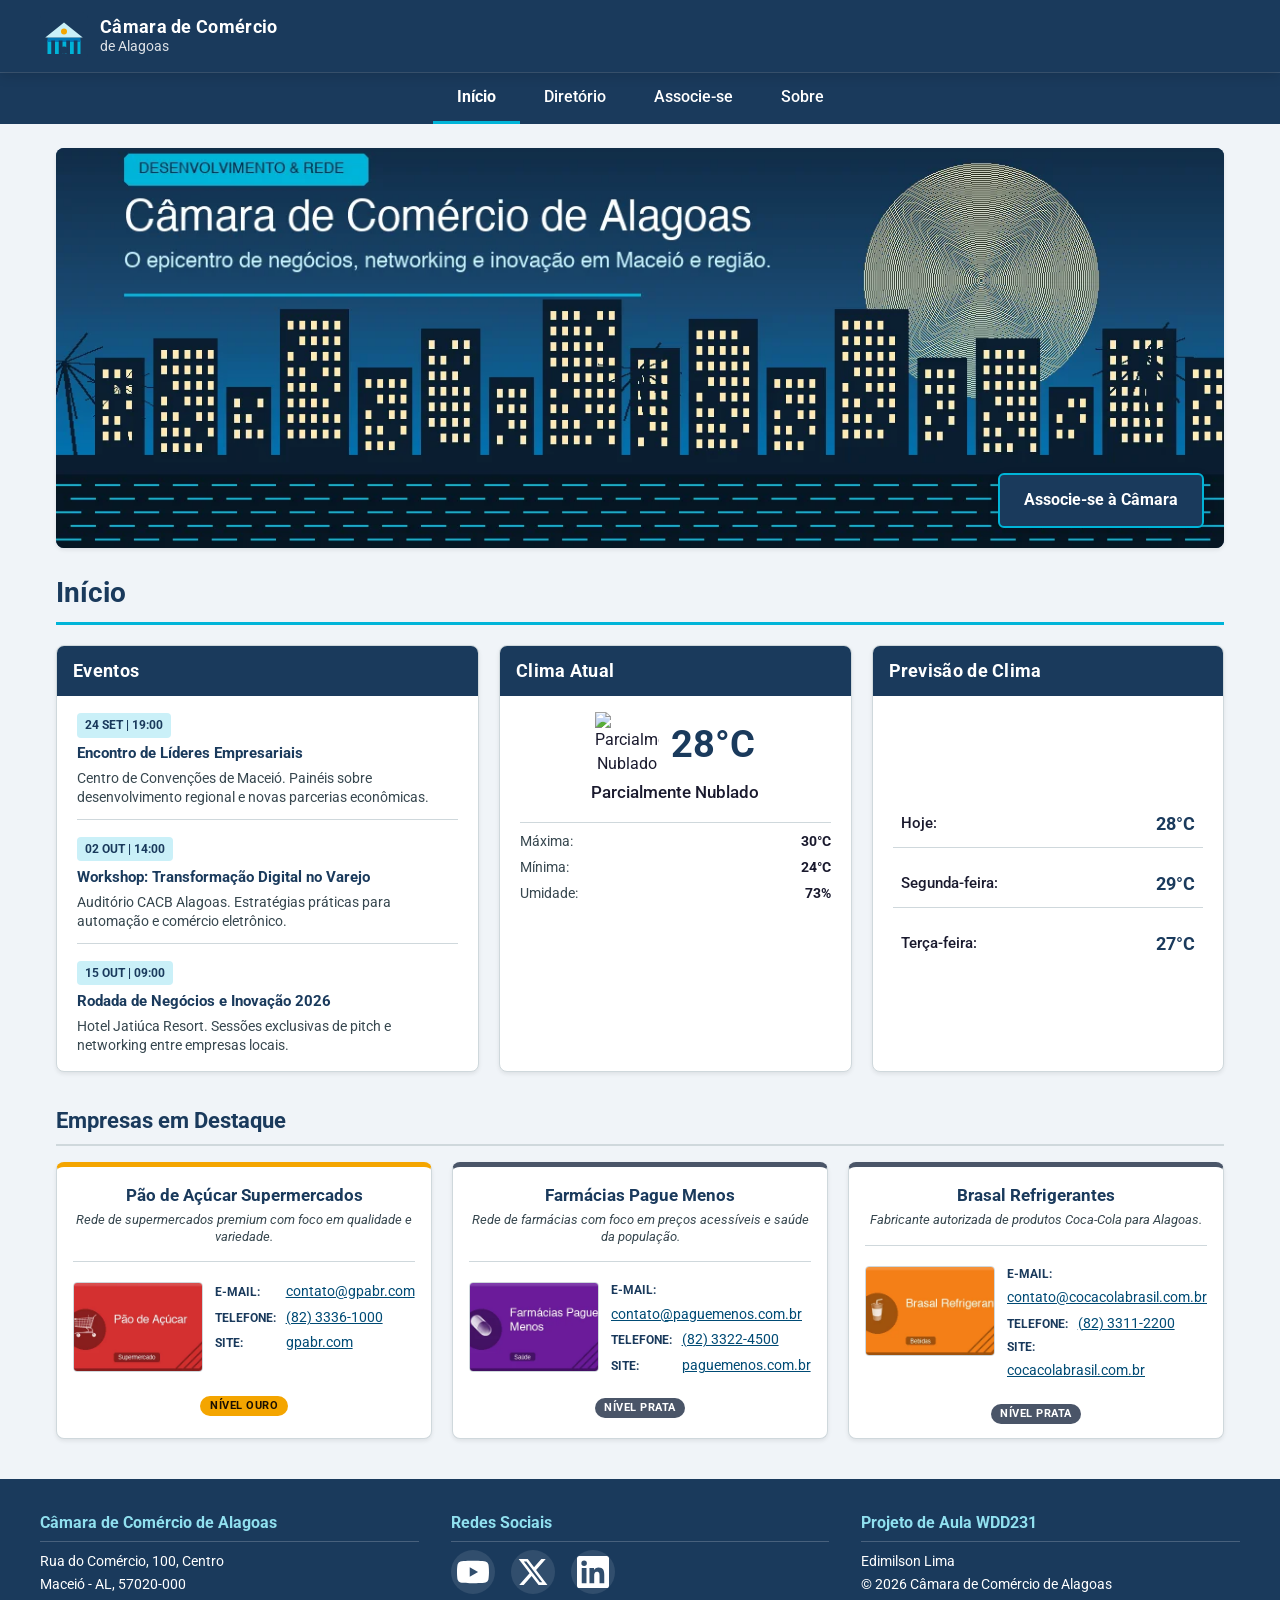
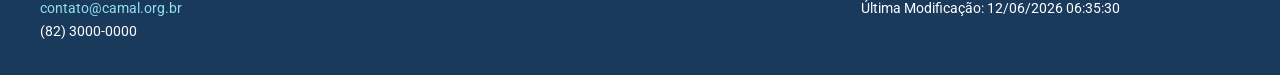
==== camara/index.html @ a8ef2bd1 "feat: add home page" ====
<!DOCTYPE html>
<html lang="pt-BR">
<head>
  <meta charset="UTF-8">
  <meta name="viewport" content="width=device-width, initial-scale=1.0">
  <title>Câmara de Comércio de Alagoas | Início</title>
  <meta name="description" content="Página inicial da Câmara de Comércio de Alagoas. Encontre informações sobre negócios, eventos empresariais, previsão do tempo e empresas associadas em destaque em Maceió e região.">
  <meta name="author" content="Edimilson Lima">

  <meta property="og:type" content="website">
  <meta property="og:url" content="https://iorjunior.github.io/wdd231/camara/index.html">
  <meta property="og:title" content="Câmara de Comércio de Alagoas | Início">
  <meta property="og:description" content="Fortalecendo o comércio e as empresas locais em Alagoas. Eventos empresariais, previsão do tempo em Maceió e membros em destaque.">
  <meta property="og:image" content="https://iorjunior.github.io/wdd231/camara/imagens/og-camara.webp">

  <link rel="icon" type="image/svg+xml" href="imagens/favicon.svg">
  <link rel="preconnect" href="https://fonts.googleapis.com">
  <link rel="preconnect" href="https://fonts.gstatic.com" crossorigin>
  <link href="https://fonts.googleapis.com/css2?family=Roboto:wght@400;500;700&display=swap" rel="stylesheet">

  <link rel="stylesheet" href="estilos/normalize.css">
  <link rel="stylesheet" href="estilos/index.css">
  <script src="scripts/index.js" defer></script>
</head>
<body>
  <header>
    <div class="header-container">
      <div class="site-branding">
        <img src="imagens/favicon.svg" alt="Logotipo da Câmara de Comércio de Alagoas" width="48" height="48">
        <div class="branding-text">
          <span class="site-title">Câmara de Comércio</span>
          <span class="site-subtitle">de Alagoas</span>
        </div>
      </div>
      <button id="hamburgerBtn" class="hamburger-btn" aria-label="Abrir menu de navegação" aria-expanded="false" aria-controls="navList">
        &#9776;
      </button>
    </div>
  </header>

  <nav aria-label="Navegação principal">
    <ul id="navList" class="nav-list" role="list">
      <li><a href="index.html" class="active" aria-current="page">Início</a></li>
      <li><a href="diretorio.html">Diretório</a></li>
      <li><a href="associe-se.html">Associe-se</a></li>
      <li><a href="sobre.html">Sobre</a></li>
    </ul>
  </nav>

  <main>
    <div class="hero-wrapper">
      <img
        src="imagens/hero-camara.webp"
        alt="Orla marítima e centro empresarial de Maceió, Alagoas"
        width="1200"
        height="500"
        class="hero-img"
        fetchpriority="high"
      >
      <div class="hero-cta-box">
        <a href="associe-se.html" class="cta-button">Associe-se à Câmara</a>
      </div>
    </div>

    <h1 class="page-title">Início</h1>

    <div class="cards-grid">
      <section class="home-card events-card" aria-labelledby="eventsTitle">
        <h2 id="eventsTitle" class="card-title">Eventos</h2>
        <div class="card-body-content">
          <div class="events-list">
            <article class="event-item">
              <span class="event-date-badge">24 Set | 19:00</span>
              <h3>Encontro de Líderes Empresariais</h3>
              <p>Centro de Convenções de Maceió. Painéis sobre desenvolvimento regional e novas parcerias econômicas.</p>
            </article>
            <article class="event-item">
              <span class="event-date-badge">02 Out | 14:00</span>
              <h3>Workshop: Transformação Digital no Varejo</h3>
              <p>Auditório CACB Alagoas. Estratégias práticas para automação e comércio eletrônico.</p>
            </article>
            <article class="event-item">
              <span class="event-date-badge">15 Out | 09:00</span>
              <h3>Rodada de Negócios e Inovação 2026</h3>
              <p>Hotel Jatiúca Resort. Sessões exclusivas de pitch e networking entre empresas locais.</p>
            </article>
          </div>
        </div>
      </section>

      <section class="home-card weather-card" aria-labelledby="weatherTitle">
        <h2 id="weatherTitle" class="card-title">Clima Atual</h2>
        <div class="card-body-content">
          <div id="weatherCurrent" class="weather-current-content">
            <p class="loading-msg">Carregando clima atual...</p>
          </div>
        </div>
      </section>

      <section class="home-card forecast-card" aria-labelledby="forecastTitle">
        <h2 id="forecastTitle" class="card-title">Previsão de Clima</h2>
        <div class="card-body-content">
          <div id="weatherForecast" class="weather-forecast-content">
            <p class="loading-msg">Carregando previsão do tempo...</p>
          </div>
        </div>
      </section>
    </div>

    <section class="spotlights-section" aria-labelledby="spotlightsTitle">
      <h2 id="spotlightsTitle" class="section-subtitle">Empresas em Destaque</h2>
      <div id="spotlightsGrid" class="spotlights-grid" role="list" aria-label="Membros em destaque">
        <p class="loading-msg">Carregando empresas em destaque...</p>
      </div>
    </section>
  </main>

  <footer>
    <div class="footer-container">
      <div class="footer-address">
        <h2>Câmara de Comércio de Alagoas</h2>
        <p>Rua do Comércio, 100, Centro</p>
        <p>Maceió - AL, 57020-000</p>
        <p><a href="mailto:contato@camal.org.br">contato@camal.org.br</a></p>
        <p>(82) 3000-0000</p>
      </div>

      <div class="footer-social">
        <h2>Redes Sociais</h2>
        <div class="social-links">
          <a href="https://youtube.com" target="_blank" rel="noopener noreferrer" aria-label="Canal no YouTube">
            <svg xmlns="http://www.w3.org/2000/svg" width="32" height="32" viewBox="0 0 24 24" fill="currentColor" aria-hidden="true">
              <path d="M23.498 6.186a3.016 3.016 0 0 0-2.122-2.136C19.505 3.545 12 3.545 12 3.545s-7.505 0-9.377.505A3.017 3.017 0 0 0 .502 6.186C0 8.07 0 12 0 12s0 3.93.502 5.814a3.016 3.016 0 0 0 2.122 2.136c1.871.505 9.376.505 9.376.505s7.505 0 9.377-.505a3.015 3.015 0 0 0 2.122-2.136C24 15.93 24 12 24 12s0-3.93-.502-5.814zM9.545 15.568V8.432L15.818 12l-6.273 3.568z"/>
            </svg>
          </a>
          <a href="https://x.com" target="_blank" rel="noopener noreferrer" aria-label="Perfil no X (Twitter)">
            <svg xmlns="http://www.w3.org/2000/svg" width="32" height="32" viewBox="0 0 24 24" fill="currentColor" aria-hidden="true">
              <path d="M18.244 2.25h3.308l-7.227 8.26 8.502 11.24H16.17l-5.214-6.817L4.99 21.75H1.68l7.73-8.835L1.254 2.25H8.08l4.713 6.231zm-1.161 17.52h1.833L7.084 4.126H5.117z"/>
            </svg>
          </a>
          <a href="https://linkedin.com" target="_blank" rel="noopener noreferrer" aria-label="Página no LinkedIn">
            <svg xmlns="http://www.w3.org/2000/svg" width="32" height="32" viewBox="0 0 24 24" fill="currentColor" aria-hidden="true">
              <path d="M20.447 20.452h-3.554v-5.569c0-1.328-.027-3.037-1.852-3.037-1.853 0-2.136 1.445-2.136 2.939v5.667H9.351V9h3.414v1.561h.046c.477-.9 1.637-1.85 3.37-1.85 3.601 0 4.267 2.37 4.267 5.455v6.286zM5.337 7.433a2.062 2.062 0 0 1-2.063-2.065 2.064 2.064 0 1 1 2.063 2.065zm1.782 13.019H3.555V9h3.564v11.452zM22.225 0H1.771C.792 0 0 .774 0 1.729v20.542C0 23.227.792 24 1.771 24h20.451C23.2 24 24 23.227 24 22.271V1.729C24 .774 23.2 0 22.222 0h.003z"/>
            </svg>
          </a>
        </div>
      </div>

      <div class="footer-info">
        <h2>Projeto de Aula WDD231</h2>
        <p>Edimilson Lima</p>
        <p>&copy; <span id="currentYear"></span> Câmara de Comércio de Alagoas</p>
        <p>Última Modificação: <span id="lastModified"></span></p>
      </div>
    </div>
  </footer>
</body>
</html>
---- camara/estilos/index.css ----
:root {
  --primary-color: #1a3a5c;
  --primary-light: #2a5a8c;
  --secondary-color: #0077b6;
  --accent-color: #00b4d8;
  --accent-light: #caf0f8;
  --footer-accent: #90e0ef;
  --link-color: #004b75;
  --gold-color: #f4a500;
  --gold-text: #1c1000;
  --silver-color: #4a5568;
  --member-color: #2e7d32;
  --text-dark: #1a1a2e;
  --text-light: #ffffff;
  --text-muted: #37474f;
  --bg-page: #f0f4f8;
  --bg-card: #ffffff;
  --border-color: #cfd8dc;
  --shadow-sm: 0 2px 4px rgba(0, 0, 0, 0.08);
  --shadow-md: 0 4px 12px rgba(0, 0, 0, 0.12);
  --radius: 8px;
  --font-main: 'Roboto', system-ui, -apple-system, sans-serif;
}

body {
  font-family: var(--font-main);
  color: var(--text-dark);
  background-color: var(--bg-page);
  display: flex;
  flex-direction: column;
  min-height: 100dvh;
}

header {
  background-color: var(--primary-color);
  color: var(--text-light);
  padding: 0.75rem 1rem;
  position: sticky;
  top: 0;
  z-index: 100;
  box-shadow: var(--shadow-md);
}

.header-container {
  display: flex;
  align-items: center;
  justify-content: space-between;
  max-width: 1200px;
  margin: 0 auto;
}

.site-branding {
  display: flex;
  align-items: center;
  gap: 0.75rem;
}

.site-branding img {
  width: 48px;
  height: 48px;
  flex-shrink: 0;
}

.branding-text {
  display: flex;
  flex-direction: column;
  line-height: 1.2;
}

.site-title {
  font-size: 1.1rem;
  font-weight: 700;
  letter-spacing: 0.3px;
}

.site-subtitle {
  font-size: 0.85rem;
  opacity: 0.85;
  font-weight: 400;
}

.hamburger-btn {
  background: transparent;
  border: 1px solid rgba(255, 255, 255, 0.6);
  color: var(--text-light);
  font-size: 1.5rem;
  padding: 0.3rem 0.65rem;
  cursor: pointer;
  border-radius: 4px;
  line-height: 1;
  transition: background-color 0.2s ease;
}

.hamburger-btn:hover,
.hamburger-btn:focus-visible {
  background-color: var(--primary-light);
  outline: 2px solid var(--text-light);
  outline-offset: 2px;
}

nav {
  background-color: var(--primary-light);
  color: var(--text-light);
}

.nav-list {
  list-style: none;
  display: none;
  flex-direction: column;
  width: 100%;
  max-width: 1200px;
  margin: 0 auto;
  color: var(--text-light);
}

.nav-list.open {
  display: flex;
}

.nav-list a {
  display: block;
  padding: 0.9rem 1.5rem;
  color: var(--text-light);
  font-weight: 500;
  border-bottom: 1px solid rgba(255, 255, 255, 0.1);
  transition: background-color 0.2s ease;
  text-decoration: none;
}

.nav-list a:hover,
.nav-list a:focus-visible {
  background-color: var(--secondary-color);
  outline: none;
}

.nav-list a.active {
  background-color: var(--primary-color);
  border-left: 4px solid var(--accent-color);
  font-weight: 700;
}

main {
  flex: 1;
  max-width: 1200px;
  width: 100%;
  margin: 0 auto;
  padding: 1.5rem 1rem 2.5rem;
}

.hero-wrapper {
  position: relative;
  overflow: hidden;
  border-radius: var(--radius);
  margin-bottom: 1.5rem;
  box-shadow: var(--shadow-sm);
  background-color: var(--primary-color);
}

.hero-img {
  width: 100%;
  height: auto;
  max-height: 400px;
  object-fit: cover;
  display: block;
}

.hero-cta-box {
  position: absolute;
  bottom: 1.25rem;
  right: 1.25rem;
  z-index: 2;
}

.cta-button {
  display: inline-block;
  background-color: var(--primary-color);
  color: var(--text-light);
  padding: 0.85rem 1.5rem;
  font-size: 1rem;
  font-weight: 700;
  border-radius: 6px;
  text-decoration: none;
  border: 2px solid var(--accent-color);
  box-shadow: var(--shadow-md);
  transition: background-color 0.2s ease, transform 0.2s ease;
}

.cta-button:hover,
.cta-button:focus-visible {
  background-color: var(--secondary-color);
  transform: scale(1.04);
  outline: 2px solid var(--text-light);
  outline-offset: 2px;
}

.page-title {
  font-size: 1.75rem;
  color: var(--primary-color);
  margin-bottom: 1.25rem;
  border-bottom: 3px solid var(--accent-color);
  padding-bottom: 0.5rem;
}

.cards-grid {
  display: grid;
  grid-template-columns: 1fr;
  gap: 1.25rem;
  margin-bottom: 2rem;
}

.home-card {
  background-color: var(--bg-card);
  border: 1px solid var(--border-color);
  border-radius: var(--radius);
  box-shadow: var(--shadow-sm);
  overflow: hidden;
  display: flex;
  flex-direction: column;
}

.card-title {
  background-color: var(--primary-color);
  color: var(--text-light);
  font-size: 1.1rem;
  font-weight: 700;
  padding: 0.75rem 1rem;
  margin: 0;
  letter-spacing: 0.3px;
}

.card-body-content {
  padding: 1rem 1.25rem;
  flex: 1;
}

.events-list {
  display: flex;
  flex-direction: column;
  gap: 1rem;
}

.event-item {
  border-bottom: 1px solid var(--border-color);
  padding-bottom: 0.75rem;
}

.event-item:last-child {
  border-bottom: none;
  padding-bottom: 0;
}

.event-date-badge {
  display: inline-block;
  background-color: var(--accent-light);
  color: var(--primary-color);
  font-weight: 700;
  font-size: 0.75rem;
  padding: 0.2rem 0.5rem;
  border-radius: 4px;
  margin-bottom: 0.3rem;
  text-transform: uppercase;
}

.event-item h3 {
  font-size: 0.95rem;
  color: var(--primary-color);
  margin-bottom: 0.25rem;
}

.event-item p {
  font-size: 0.85rem;
  color: var(--text-muted);
  line-height: 1.4;
}

/* Weather Current Card */
.weather-current-content {
  display: flex;
  flex-direction: column;
  align-items: center;
  text-align: center;
  gap: 0.5rem;
}

.weather-main-row {
  display: flex;
  align-items: center;
  justify-content: center;
  gap: 0.75rem;
  width: 100%;
}

.weather-icon-img {
  width: 64px;
  height: 64px;
  display: block;
}

.current-temp-val {
  font-size: 2.4rem;
  font-weight: 700;
  color: var(--primary-color);
  line-height: 1;
}

.weather-desc-text {
  font-size: 1.05rem;
  font-weight: 500;
  color: var(--text-dark);
  text-transform: capitalize;
  margin-top: -0.25rem;
}

.weather-details-list {
  list-style: none;
  width: 100%;
  margin-top: 0.5rem;
  padding-top: 0.5rem;
  border-top: 1px solid var(--border-color);
  font-size: 0.85rem;
  display: flex;
  flex-direction: column;
  gap: 0.35rem;
}

.weather-details-list li {
  display: flex;
  justify-content: space-between;
  color: var(--text-muted);
}

.weather-details-list strong {
  color: var(--text-dark);
}

/* Weather Forecast Card */
.weather-forecast-content {
  display: flex;
  flex-direction: column;
  gap: 0.75rem;
  justify-content: center;
  height: 100%;
}

.forecast-row {
  display: flex;
  align-items: center;
  justify-content: space-between;
  padding: 0.6rem 0.5rem;
  border-bottom: 1px solid var(--border-color);
  font-size: 0.95rem;
}

.forecast-row:last-child {
  border-bottom: none;
}

.forecast-day-label {
  font-weight: 500;
  color: var(--text-dark);
}

.forecast-temp-val {
  font-weight: 700;
  color: var(--primary-color);
  font-size: 1.15rem;
}

.spotlights-section {
  margin-top: 1.5rem;
}

.section-subtitle {
  font-size: 1.4rem;
  color: var(--primary-color);
  margin-bottom: 1rem;
  border-bottom: 2px solid var(--border-color);
  padding-bottom: 0.4rem;
}

.spotlights-grid {
  display: grid;
  grid-template-columns: 1fr;
  gap: 1.25rem;
}

.spotlight-card {
  background-color: var(--bg-card);
  border: 1px solid var(--border-color);
  border-radius: var(--radius);
  box-shadow: var(--shadow-sm);
  overflow: hidden;
  display: flex;
  flex-direction: column;
  transition: transform 0.2s ease, box-shadow 0.2s ease;
}

.spotlight-card:hover {
  transform: translateY(-2px);
  box-shadow: var(--shadow-md);
}

.spotlight-card[data-level="3"] {
  border-top: 5px solid var(--gold-color);
}

.spotlight-card[data-level="2"] {
  border-top: 5px solid var(--silver-color);
}

.spotlight-header {
  padding: 1rem 1rem 0.5rem;
  text-align: center;
}

.spotlight-header h3 {
  font-size: 1.05rem;
  color: var(--primary-color);
  margin-bottom: 0.25rem;
}

.spotlight-slogan {
  font-size: 0.8rem;
  color: var(--text-muted);
  font-style: italic;
  line-height: 1.3;
}

.spotlight-divider {
  border: 0;
  height: 1px;
  background-color: var(--border-color);
  margin: 0.5rem 1rem;
}

.spotlight-body {
  padding: 0.75rem 1rem 1.25rem;
  display: flex;
  flex-direction: column;
  gap: 0.75rem;
  align-items: center;
}

.spotlight-image-box {
  width: 100%;
  max-width: 160px;
  height: 80px;
  overflow: hidden;
  border-radius: 4px;
  border: 1px solid var(--border-color);
  background-color: #f7fafc;
  display: flex;
  align-items: center;
  justify-content: center;
  flex-shrink: 0;
}

.spotlight-image-box img {
  width: 100%;
  height: 100%;
  object-fit: cover;
  display: block;
}

.spotlight-info-list {
  display: flex;
  flex-direction: column;
  gap: 0.4rem;
  font-size: 0.85rem;
  width: 100%;
}

.spotlight-info-list p {
  display: flex;
  flex-wrap: wrap;
  align-items: baseline;
  gap: 0.35rem;
  line-height: 1.4;
}

.spotlight-label {
  font-weight: 700;
  color: var(--primary-color);
  font-size: 0.75rem;
  text-transform: uppercase;
  min-width: 65px;
}

.spotlight-info-list a {
  color: var(--link-color);
  word-break: break-all;
  text-decoration: underline;
}

.spotlight-badge {
  align-self: center;
  font-size: 0.7rem;
  font-weight: 700;
  padding: 0.2rem 0.6rem;
  border-radius: 99px;
  text-transform: uppercase;
  letter-spacing: 0.5px;
}

.spotlight-footer {
  padding: 0 1rem 0.85rem;
  text-align: center;
}

.badge-gold {
  background-color: var(--gold-color);
  color: var(--gold-text);
}

.badge-silver {
  background-color: var(--silver-color);
  color: #ffffff;
}

footer {
  background-color: var(--primary-color);
  color: var(--text-light);
  padding: 2rem 1rem;
  margin-top: auto;
}

.footer-container {
  max-width: 1200px;
  margin: 0 auto;
  display: flex;
  flex-direction: column;
  gap: 1.5rem;
}

footer h2 {
  font-size: 1rem;
  font-weight: 700;
  color: var(--footer-accent);
  margin-bottom: 0.5rem;
  border-bottom: 1px solid rgba(255, 255, 255, 0.2);
  padding-bottom: 0.4rem;
}

footer p {
  font-size: 0.85rem;
  line-height: 1.7;
}

footer a {
  color: var(--footer-accent);
}

footer a:hover {
  text-decoration: underline;
}

.social-links {
  display: flex;
  gap: 1rem;
  margin-top: 0.5rem;
}

.social-links a {
  display: inline-flex;
  align-items: center;
  justify-content: center;
  width: 44px;
  height: 44px;
  border-radius: 50%;
  background-color: rgba(255, 255, 255, 0.1);
  color: var(--text-light);
  transition: background-color 0.2s ease, transform 0.2s ease;
}

.social-links a:hover,
.social-links a:focus-visible {
  background-color: var(--footer-accent);
  color: var(--primary-color);
  transform: scale(1.1);
  outline: 2px solid var(--footer-accent);
  outline-offset: 2px;
}

.visually-hidden {
  position: absolute;
  width: 1px;
  height: 1px;
  padding: 0;
  margin: -1px;
  overflow: hidden;
  clip: rect(0, 0, 0, 0);
  white-space: nowrap;
  border: 0;
}

.loading-msg,
.error-msg {
  text-align: center;
  padding: 1.5rem;
  color: var(--text-muted);
  font-size: 0.9rem;
}

.error-msg {
  color: #c62828;
}

@media (min-width: 640px) {
  .spotlight-body {
    flex-direction: row;
    align-items: flex-start;
  }

  .spotlight-image-box {
    width: 130px;
    height: 90px;
  }

  .spotlights-grid {
    grid-template-columns: repeat(2, 1fr);
  }
}

@media (min-width: 900px) {
  .hamburger-btn {
    display: none;
  }

  nav {
    background-color: var(--primary-color);
    border-top: 1px solid rgba(255, 255, 255, 0.15);
  }

  .nav-list {
    display: flex;
    flex-direction: row;
    justify-content: center;
    max-width: 1200px;
    margin: 0 auto;
    width: 100%;
  }

  .nav-list a {
    border-bottom: none;
    padding: 0.75rem 1.5rem;
    border-bottom: 3px solid transparent;
  }

  .nav-list a:hover {
    border-bottom-color: var(--accent-color);
    background-color: transparent;
  }

  .nav-list a.active {
    border-left: none;
    border-bottom: 3px solid var(--accent-color);
    background-color: transparent;
  }

  .cards-grid {
    grid-template-columns: 1.2fr 1fr 1fr;
  }

  .spotlights-grid {
    grid-template-columns: repeat(3, 1fr);
  }

  .footer-container {
    flex-direction: row;
    justify-content: space-between;
    align-items: flex-start;
    gap: 2rem;
  }

  .footer-address,
  .footer-social,
  .footer-info {
    flex: 1;
  }
}
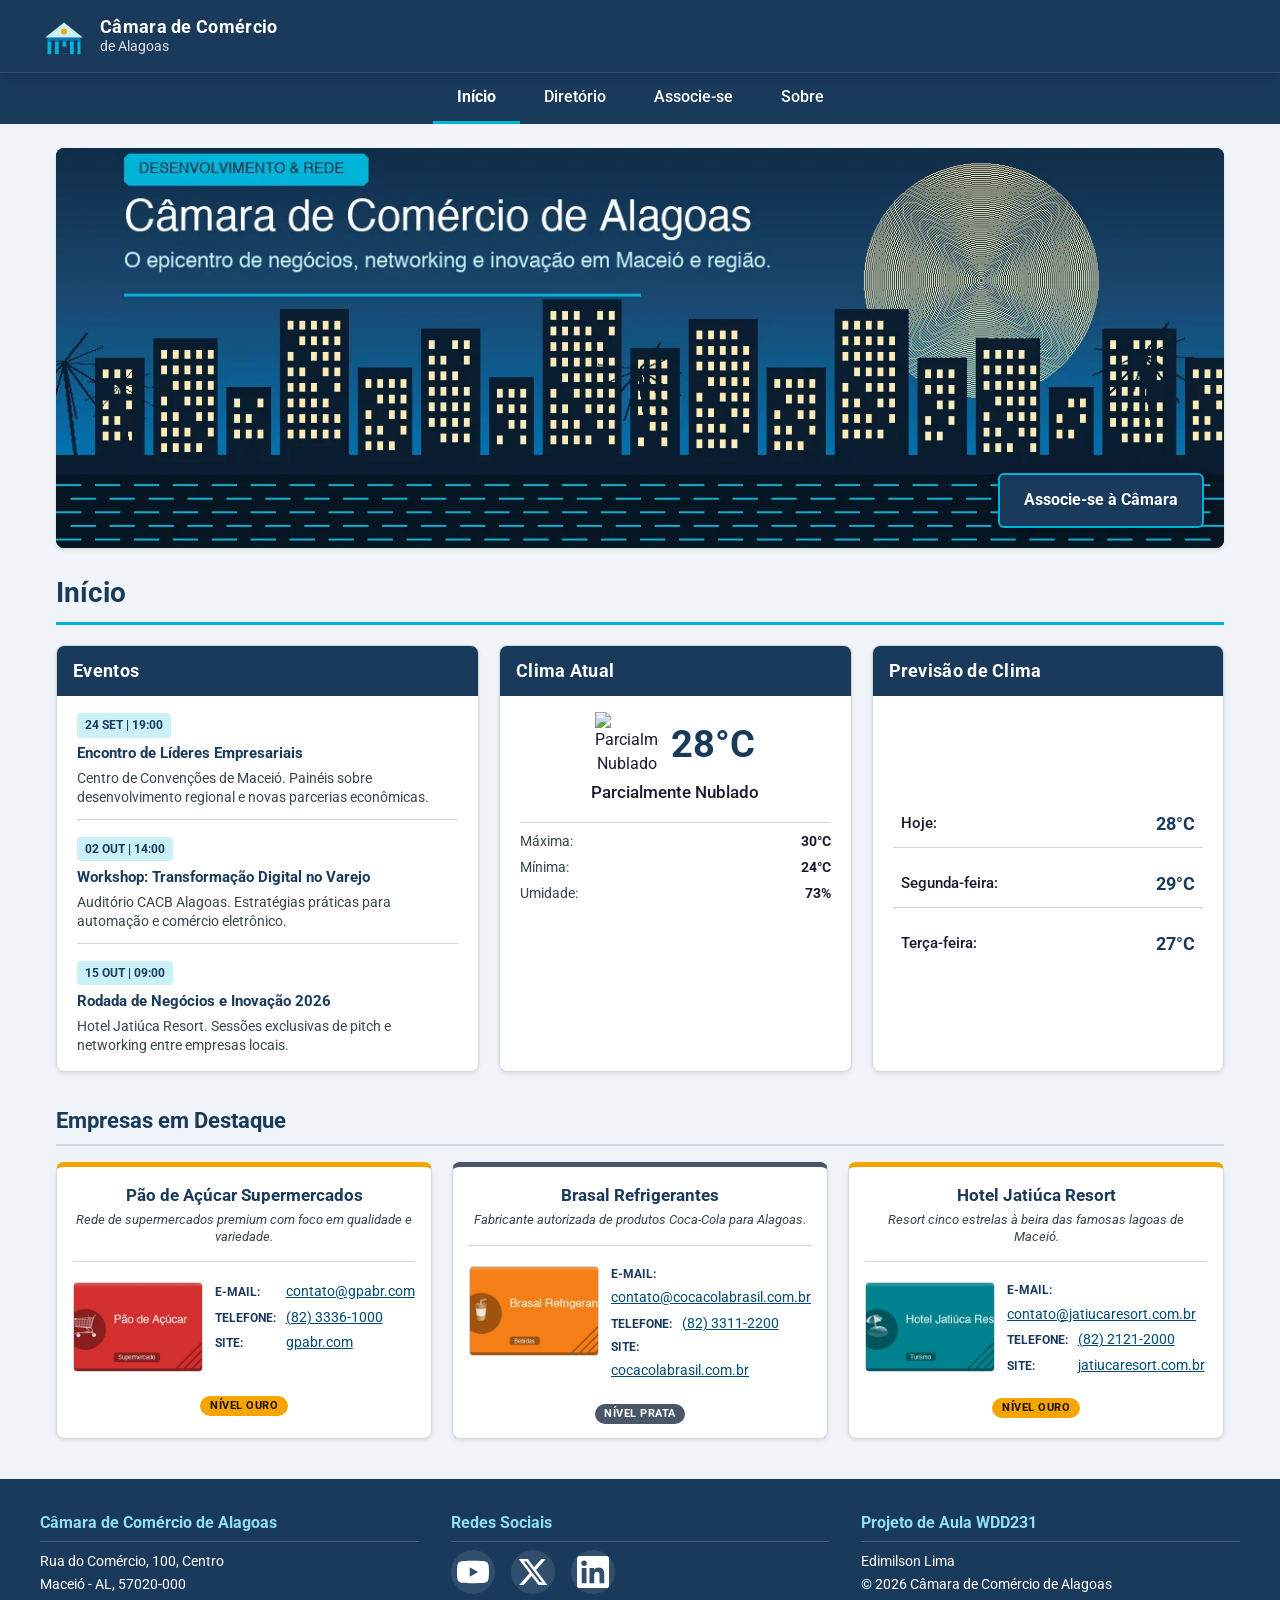
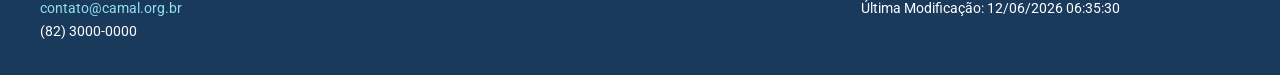
==== commit 5cffe51c: "fix: audit" ====
--- a/camara/index.html
+++ b/camara/index.html
@@ -4,7 +4,7 @@
   <meta charset="UTF-8">
   <meta name="viewport" content="width=device-width, initial-scale=1.0">
   <title>Câmara de Comércio de Alagoas | Início</title>
-  <meta name="description" content="Página inicial da Câmara de Comércio de Alagoas. Encontre informações sobre negócios, eventos empresariais, previsão do tempo e empresas associadas em destaque em Maceió e região.">
+  <meta name="description" content="Página inicial da Câmara de Comércio de Alagoas. Encontre informações sobre negócios, eventos empresariais em Maceió e região.">
   <meta name="author" content="Edimilson Lima">
 
   <meta property="og:type" content="website">
--- a/camara/estilos/index.css
+++ b/camara/estilos/index.css
@@ -154,6 +154,7 @@
   margin-bottom: 1.5rem;
   box-shadow: var(--shadow-sm);
   background-color: var(--primary-color);
+  color: var(--text-light);
 }
 
 .hero-img {
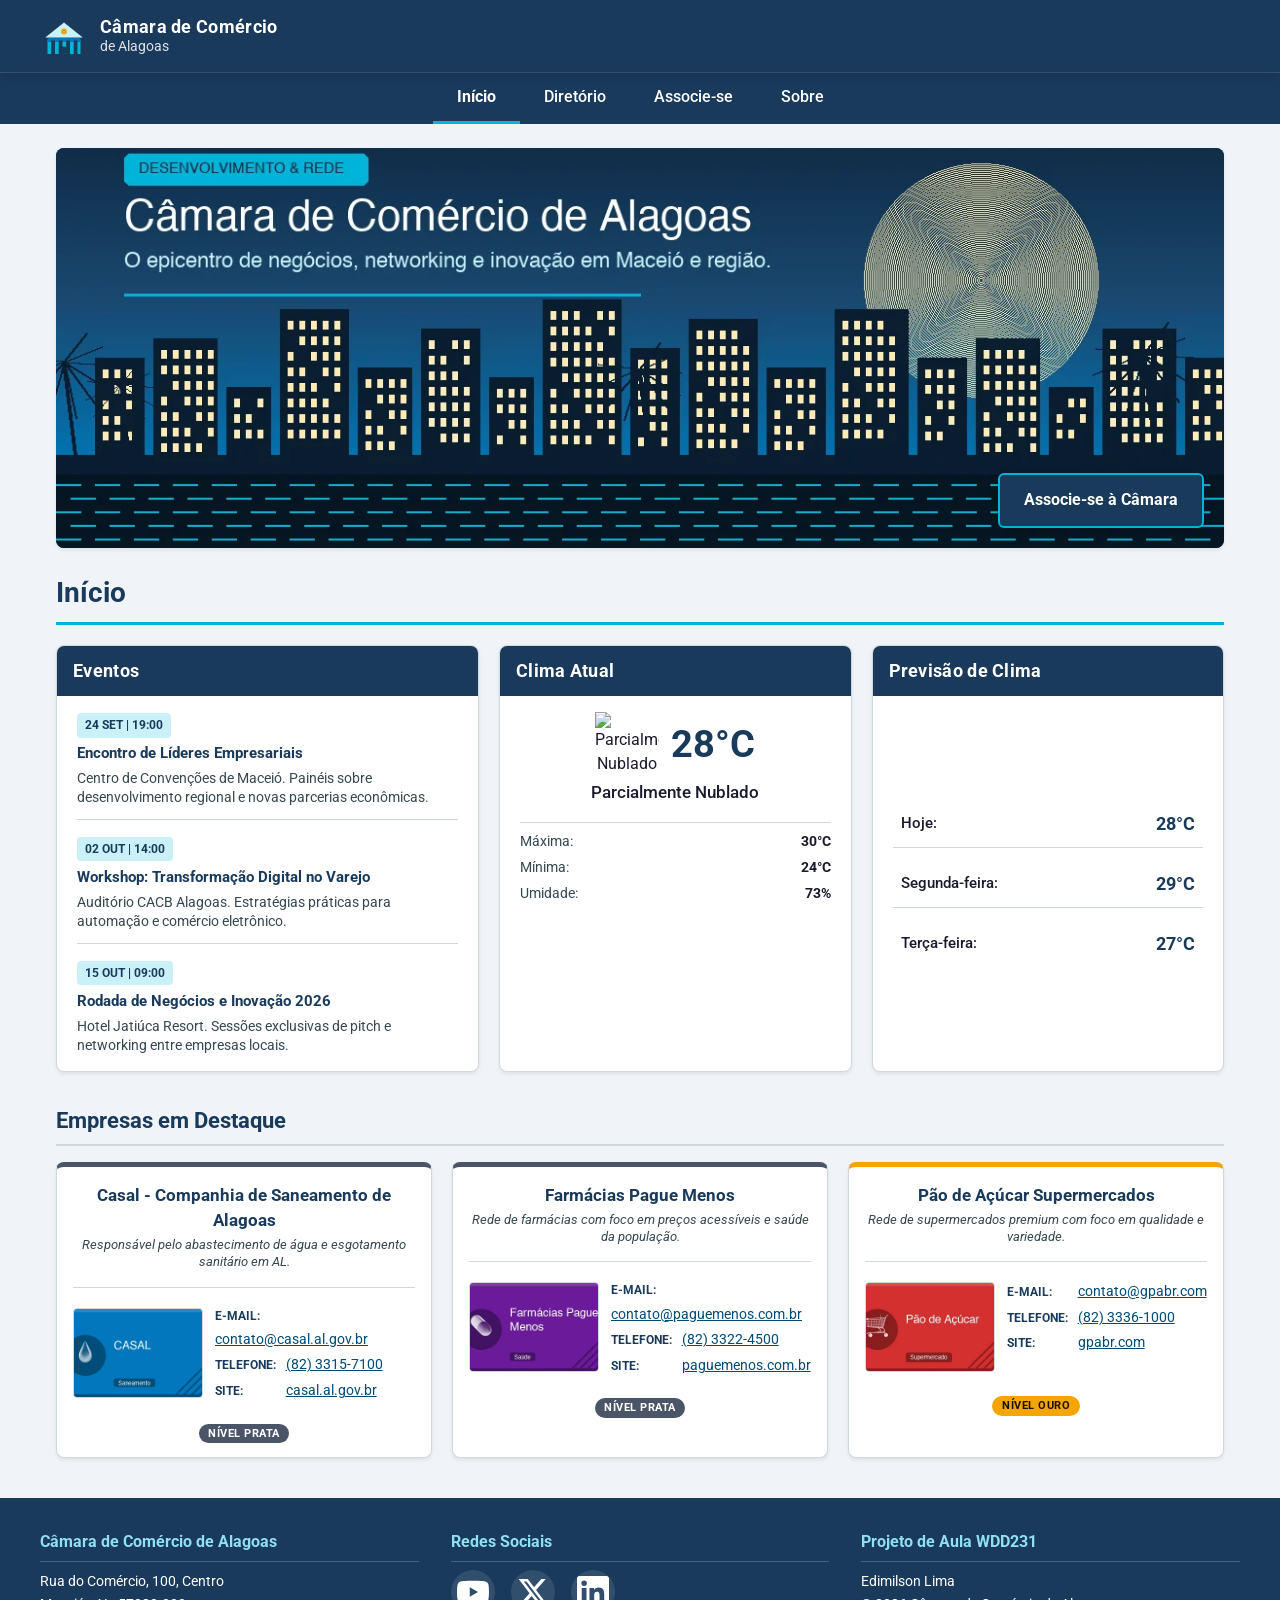
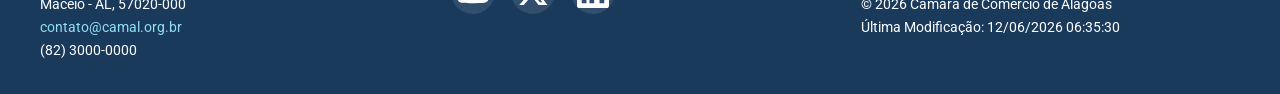
==== commit 5d5c98c4: "feat: add join page" ====
--- a/camara/index.html
+++ b/camara/index.html
@@ -42,7 +42,7 @@
     <ul id="navList" class="nav-list" role="list">
       <li><a href="index.html" class="active" aria-current="page">Início</a></li>
       <li><a href="diretorio.html">Diretório</a></li>
-      <li><a href="associe-se.html">Associe-se</a></li>
+      <li><a href="associacao.html">Associe-se</a></li>
       <li><a href="sobre.html">Sobre</a></li>
     </ul>
   </nav>
@@ -58,7 +58,7 @@
         fetchpriority="high"
       >
       <div class="hero-cta-box">
-        <a href="associe-se.html" class="cta-button">Associe-se à Câmara</a>
+        <a href="associacao.html" class="cta-button">Associe-se à Câmara</a>
       </div>
     </div>
 
